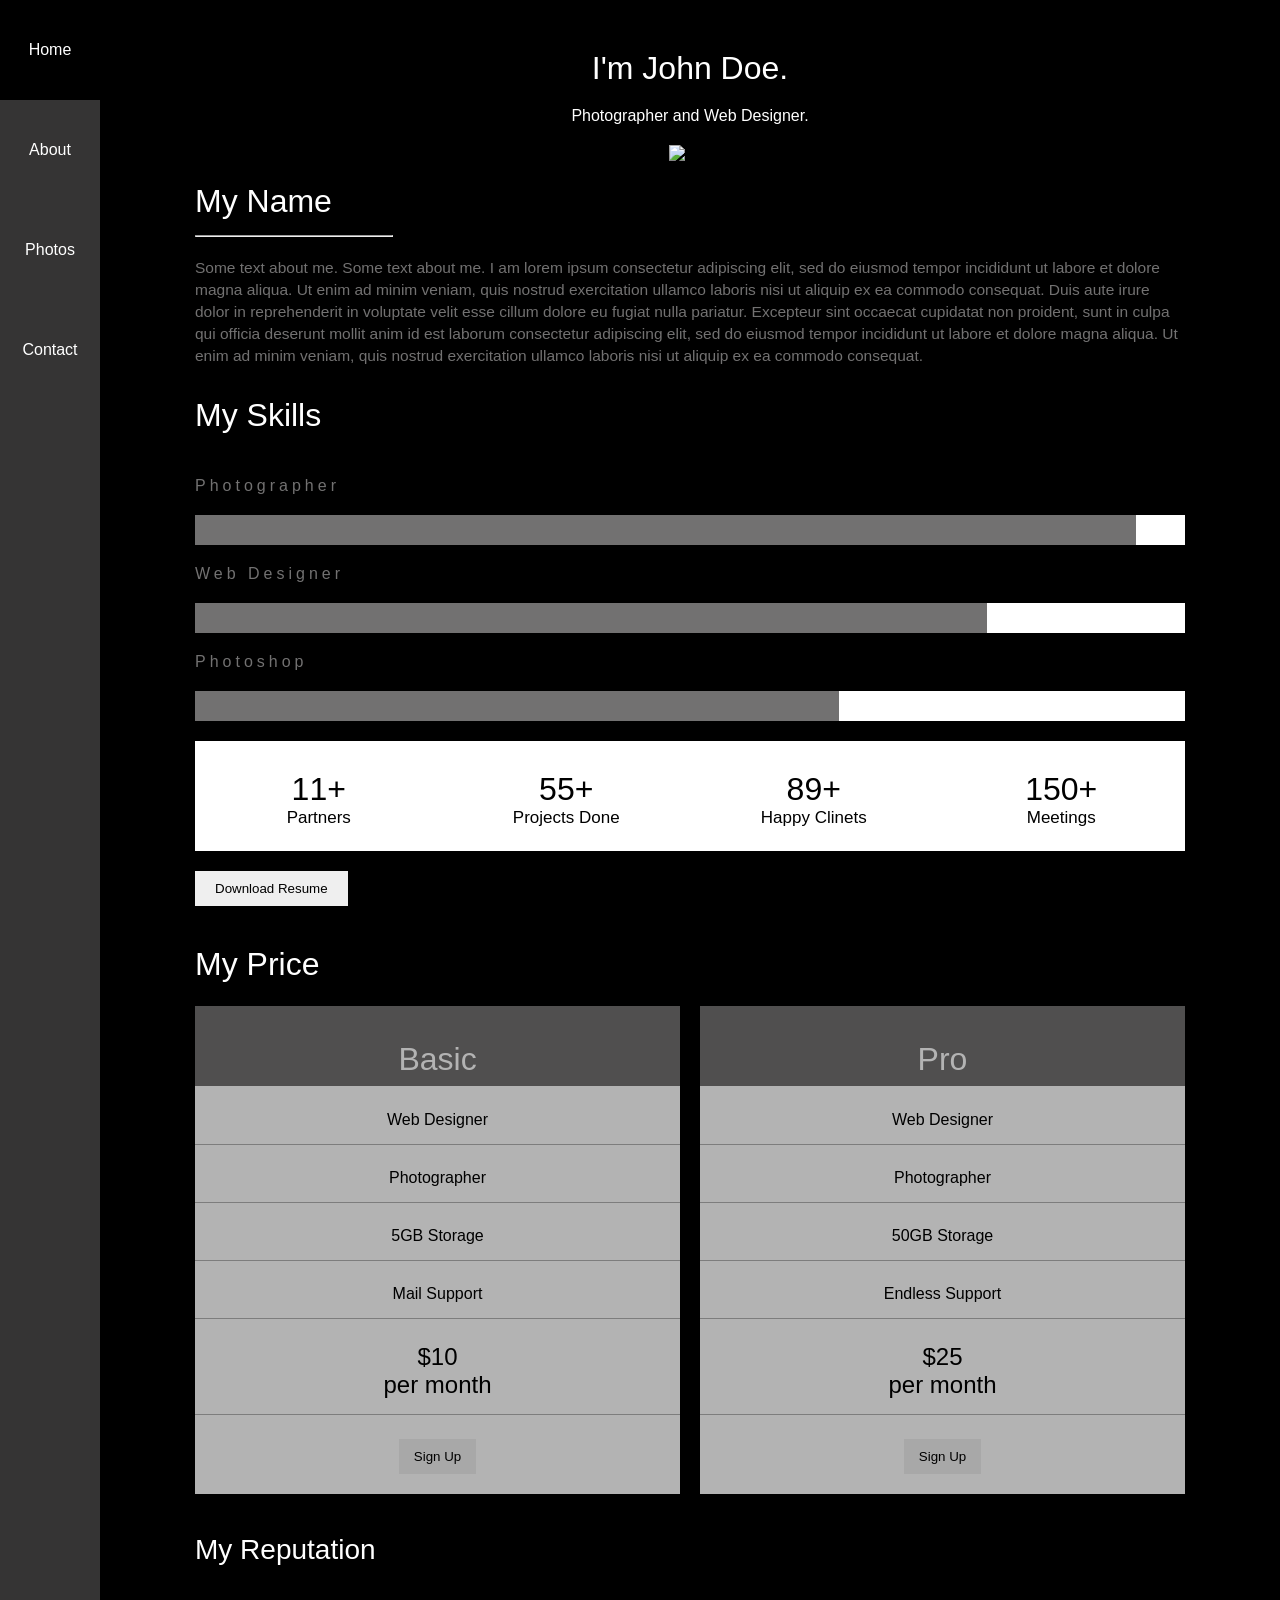
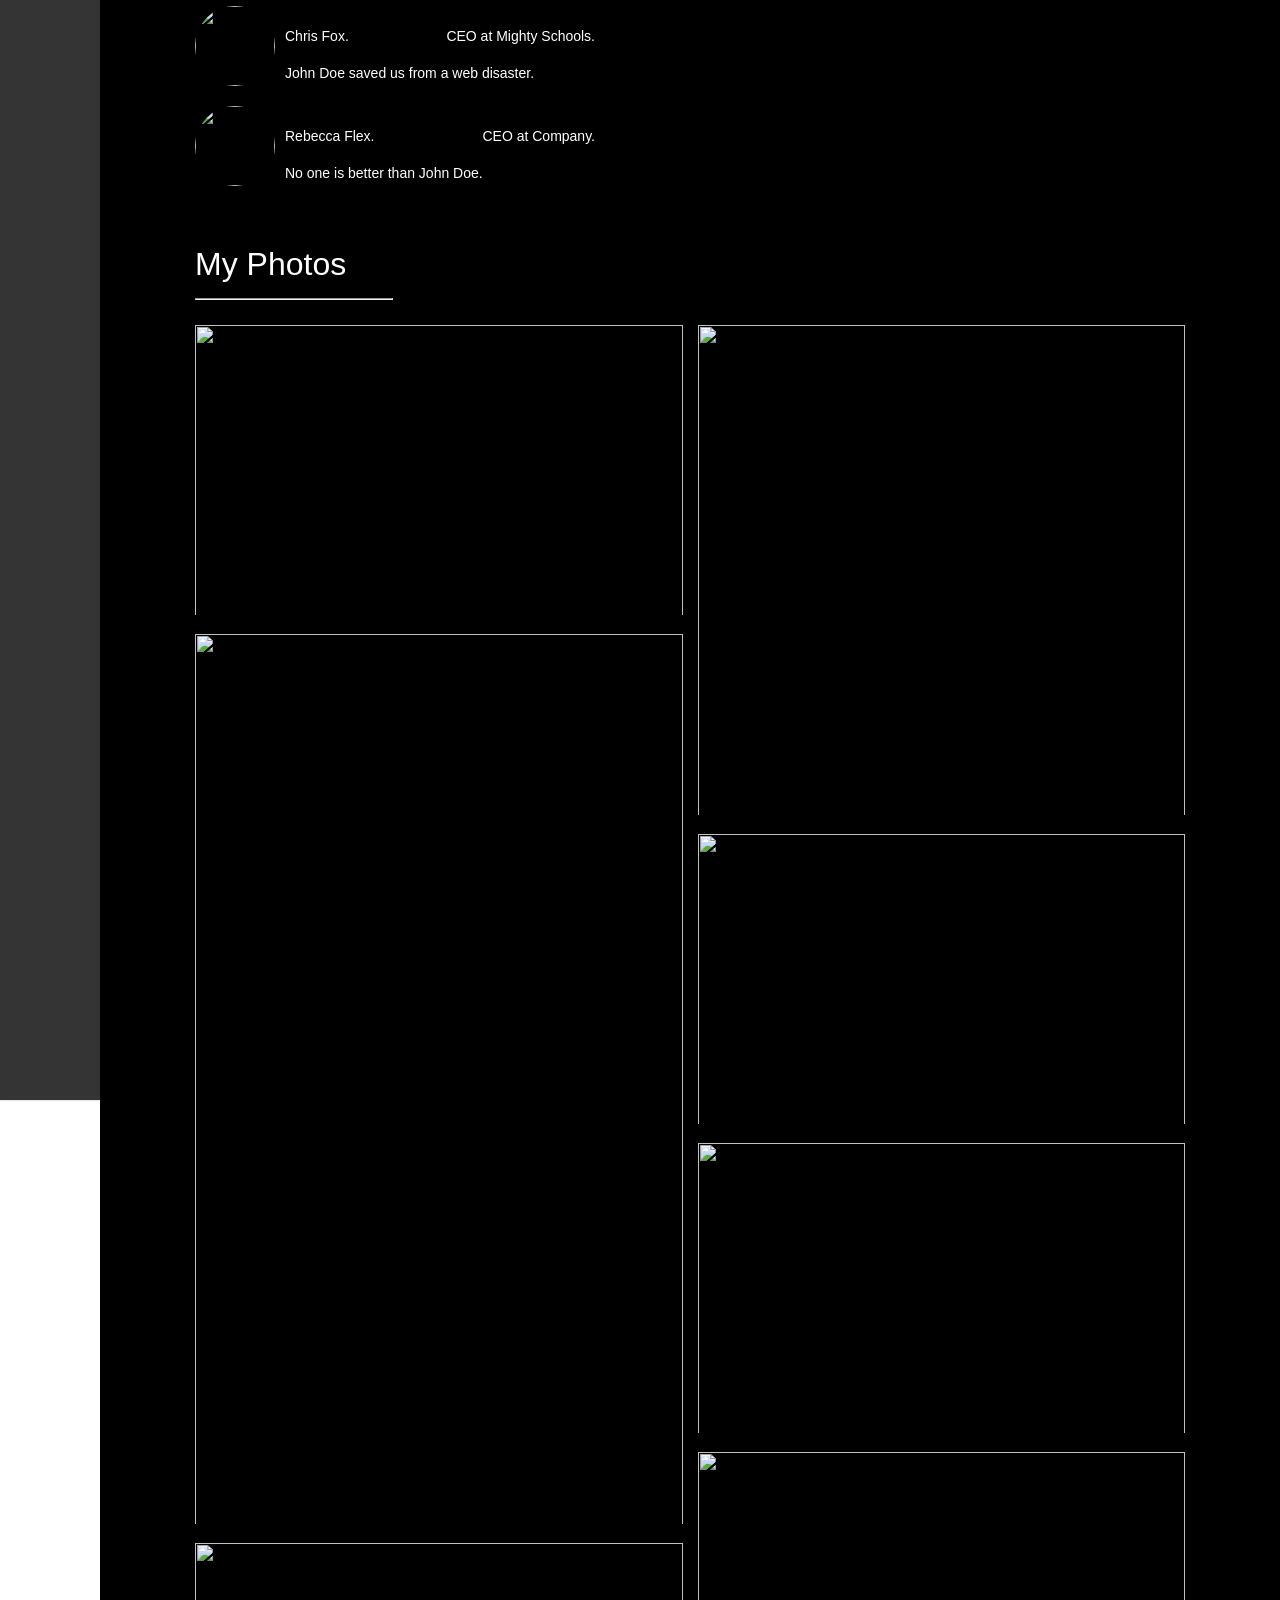
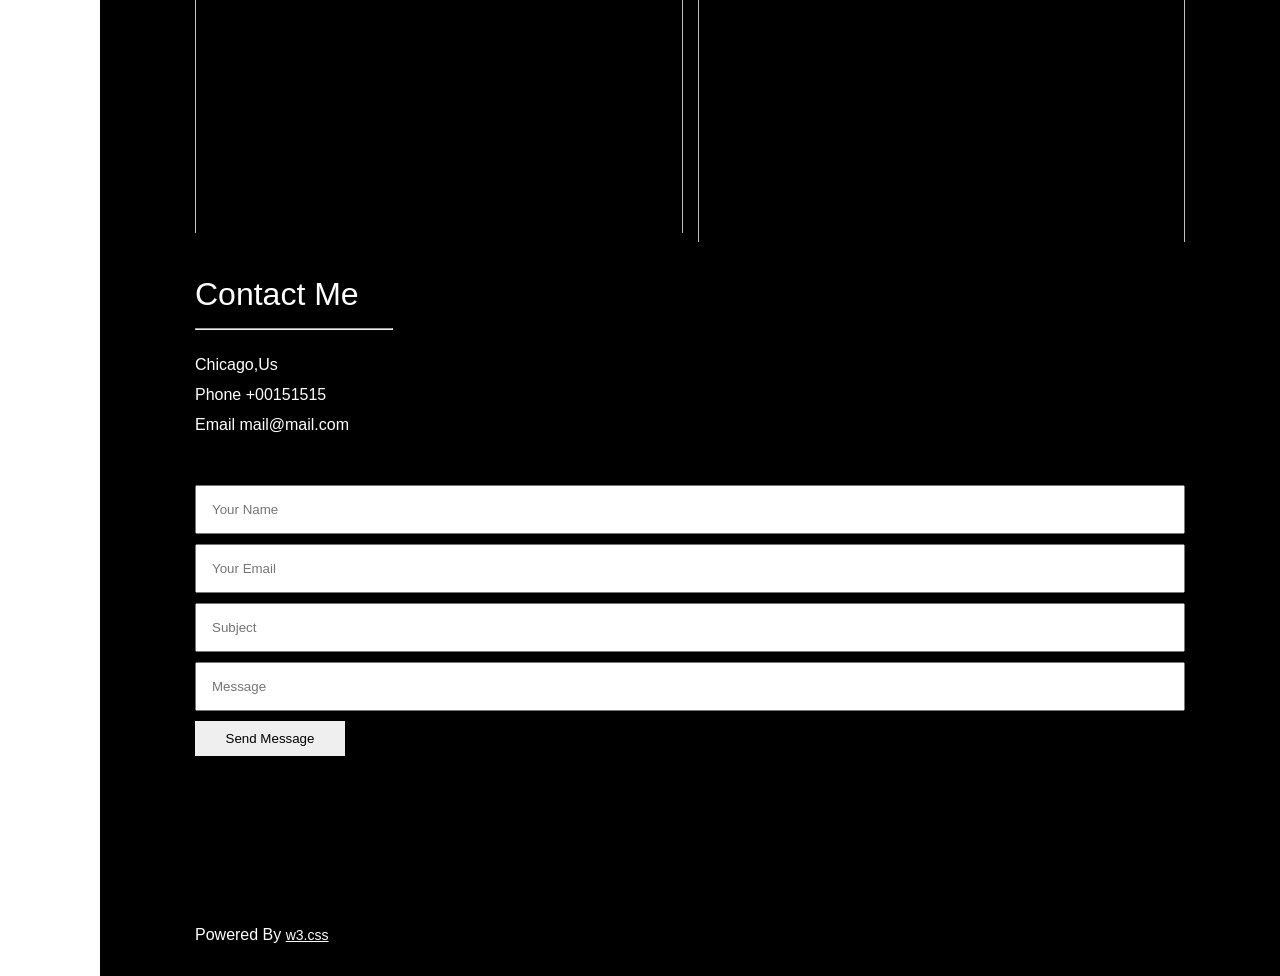
==== index.html @ 941e538c "Rename index6.html to index.html" ====
<!DOCTYPE html>
<html lang="en">
<head>
    <meta charset="UTF-8">
    <meta name="viewport" content="width=device-width, initial-scale=1.0">
    <link rel="stylesheet" href="index6.css">
    <link
    href="https://cdn.jsdelivr.net/npm/remixicon@4.7.0/fonts/remixicon.css" rel="stylesheet"/>
    <title>Document</title>
</head>
<body>

    <!-- medium and small screen nav start-->
    <nav>
        <a href="index6.html" class="nav-link">Home</a>
        <a href="#about" class="nav-link">About</a>
        <a href="#photo" class="nav-link">Photos</a>
        <a href="#contact" class="nav-link">Contact</a>
    </nav>
    <!-- medium and small screen nav end -->

    <!-- large screen nav start -->
    <div class="navbar">
        <a href="index6.html" class="first-black">Home</a>
        <a href="#about">About</a>
        <a href="#photo">Photos</a>
        <a href="#contact">Contact</a>
    </div>
    <!-- large screen nav end -->

     <div class="container">
        <header>
         <h1><span>I'm</span> John Doe.</h1>
         <p>Photographer and Web Designer.</p>
         <img src="man_smoke.jpg" alt="img">
        </header>

        <main>
            <!-- section one start-->
            <div class="introduction">
                <h1 id="about">My Name</h1>
                <hr>
                <p>Some text about me. Some text about me. I am lorem ipsum consectetur adipiscing elit, sed do eiusmod tempor incididunt ut labore et dolore magna aliqua. Ut enim ad minim veniam, quis nostrud exercitation ullamco laboris nisi ut aliquip ex ea commodo consequat. Duis aute irure dolor in reprehenderit in voluptate velit esse cillum dolore eu fugiat nulla pariatur. Excepteur sint occaecat cupidatat non proident, sunt in culpa qui officia deserunt mollit anim id est laborum consectetur adipiscing elit, sed do eiusmod tempor incididunt ut labore et dolore magna aliqua. Ut enim ad minim veniam, quis nostrud exercitation ullamco laboris nisi ut aliquip ex ea commodo consequat.</p>
            </div>
            <!-- section one end -->

            <!-- section two start -->
            <div class="skill">
                <h1>My Skills</h1>

                <span>Photographer</span>
                <div class="percentage">
                    <div class="one"></div>
                </div>

                <span>Web Designer</span>
                <div class="percentage">
                    <div class="two"></div>
                </div>

                <span>Photoshop</span>
                <div class="percentage">
                    <div class="three"></div>
                </div>
                
                <div class="skill-box">
                    <div><h1>11+ <p>Partners</p></h1></div>
                    <div><h1>55+ <p>Projects Done</p></h1></div>
                    <div><h1>89+ <p>Happy Clinets</p></h1></div>
                    <div><h1>150+ <p>Meetings</p></h1></div>
                </div>

                <div class="resume-btn">
                    <button>Download Resume</button>
                </div>
            </div>
            <!-- section two end -->

            <!-- section three start -->
             <div class="price-cards">
                <h1>My Price</h1>
                <div class="Mycards">
                    <div class="card">
                        <div><h1>Basic</h1></div>
                        <span>Web Designer</span>
                        <span>Photographer</span>
                        <span>5GB Storage</span>
                        <span>Mail Support</span>
                        <span><h2>$10 <p>per month</p></h2></span>
                        <div><button>Sign Up</button></div>
                    </div>

                    <div class="card">
                        <div><h1>Pro</h1></div>
                        <span>Web Designer</span>
                        <span>Photographer</span>
                        <span>50GB Storage</span>
                        <span>Endless Support</span>
                        <span><h2>$25 <p>per month</p></h2></span>
                        <div><button>Sign Up</button></div>
                    </div>
                </div>
             </div>
             <!-- section three end -->

             <!-- section four start -->
             <div class="sect-four">
                <h1>My Reputation</h1>

                <div class="reputation-card">
                    <img src="p1.jpg" alt="">

                    <div class="reputation-heading">
                        <div class="reputation-one-text">
                            <p>Chris Fox.</p>
                            <p>CEO at Mighty Schools.</p>
                        </div>
                        <div class="reputation-two-text">
                            <p>John Doe saved us from a web disaster.</p>
                        </div>
                    </div>
                </div>

                
                <div class="reputation-card">
                    <img src="p1.jpg" alt="">

                    <div class="reputation-heading">
                        <div class="reputation-one-text">
                            <p>Rebecca Flex.</p>
                            <p>CEO at Company.</p>
                        </div>
                        <div class="reputation-two-text">
                            <p>No one is better than John Doe.</p>
                        </div>
                    </div>
                </div>
             </div>
             <!-- section four end -->

            <!-- section five start -->
            <div class="sect-five">
                <h1 id="photo">My Photos</h1>
                <hr>
                <div class="sect-gallery">
                    <div class="img-gallery">
                        <img src="p1.jpg" alt=""style="width: 100%;">
                        <img src="p2.jpg" alt="" style="width: 100%; height: 900px;">
                        <img src="p3.jpg" alt=""style="width: 100%;">
                    </div>
                    <div class="img-gallery">
                        <img src="p1.jpg" alt=""style="width: 100%; height: 500px;">
                        <img src="p2.jpg" alt="" style="width: 100%;">
                        <img src="p3.jpg" alt=""style="width: 100%;">
                        <img src="p4.jpg" alt=""style="width: 100%; height: 400px;">
                    </div>
                </div>
            </div>
            <!-- section five end -->

             <!-- section six start -->
                <div class="section-six">
                    <h1 id="contact">Contact Me</h1>
                    <hr>
                    <div class="six-detail">
                        <h2>Chicago,Us</h2>
                        <h2>Phone +00151515</h2>
                        <h2>Email mail@mail.com</h2>
                    </div>
                    <form action="">
                        <p>Let's get in touch. Send me a message</p>
                        <input type="text" placeholder="Your Name" required>
                        <input type="email" placeholder="Your Email" required>
                        <input type="text" placeholder="Subject" required>
                        <input type="text" placeholder="Message" required>
                    </form>
                        <button type="submit">Send Message</button>
                </div>
             <!-- section six end -->

             <!-- section seven start -->
              <footer>
                <div class="icon">
                    <span>
                        <i class="ri-facebook-box-fill"></i>
                        <i class="ri-instagram-line"></i>
                        <i class="ri-snapchat-line"></i>
                        <i class="ri-pinterest-line"></i>
                        <i class="ri-twitter-fill"></i>
                        <i class="ri-linkedin-line"></i>
                    </span>
                </div>
                <div><p>Powered By <a href="">w3.css</a></p></div>
              </footer>
              <!-- section seven end -->
        </main>
     </div>

     <script>

        let navLink = document.querySelectorAll(".nav-link");

        navLink.forEach(link => {
            link.addEventListener('click',(e)=>{
                    
                if (link.getAttribute("href") === "index6.html") {
                    e.preventDefault();
                }

                navLink.forEach(item =>{
                    item.classList.remove("active");
                });

                link.classList.add("active");
        
            });
        });


     </script>
    
</body>
</html>
---- index6.css ----
*{
    margin: 0;
    padding: 0;
    box-sizing: border-box;
}

:root{
    --primary-color: #000000;
    --font-color: white;
    --secondery-color: #727171;
}

body{
    font-family: Verdana, Geneva, Tahoma, sans-serif;
}

body h1,h2,h3,h4,h5,h6{
    font-family: "Montserrat", sans-serif;
    color: var(--font-color);
    font-weight: lighter;
}

nav{
    width: clamp(350px, 100%, 600px);
    background-color: var(--primary-color);
    color: var(--font-color);
    display: none;
    /* justify-content: space-around; */
    align-items: center;
}

nav a{
    padding: 10px 20px;
    text-align: center;
    color: var(--font-color);
    text-decoration: none;

}

nav a.active{
    background-color: var(--font-color);
    color: var(--primary-color);
}


/* large screen navbar start here */
.navbar{
    width: 100px;
    height: 300vh;
    background-color: rgb(53, 52, 52);
    display: flex;
    flex-direction: column;
    position: fixed;
    box-shadow: 0 0px 2px rgba(0, 0, 0, 0.3);
}

.navbar a{
    width: 100%;
    height: 100px;
    display: flex;
    justify-content: center;
    align-items: center;
    text-decoration: none;
    color: var(--font-color);

}

.navbar a.first-black{
    background-color: var(--primary-color);
}

.navbar a.first-black:hover{
    background-color: white;
    color: black;
    transition: 0.4s ease;
}

.navbar a:hover{
    background-color: var(--primary-color);
    color: var(--font-color);
    transition: 0.4s ease;
}
/* large screen navbar end here */

.container{
    height: auto;
    display: flex;
    flex-direction: column;
    align-items: center;
    background-color:  var(--primary-color);
    margin-left: 100px;
}
header{
    display: flex;
    flex-direction: column;
    justify-content: center;
    align-items: center;
}

header h1{
    padding-top: 50px;
    padding-bottom: 20px;
    color: var(--font-color);
}

header p{
    padding-bottom: 20px;
    color: var(--font-color);
}


header img{
    max-width: 100%;
    height: auto;
    vertical-align: middle;
    object-fit: cover;
    border-style: none;
}

main{
    width: clamp(200px, 100%, 990px);
    height: auto;
    /* background-color: lightcoral; */
    display: flex;
    flex-direction: column;
    /* justify-content: center; */
    /* align-items: center; */
}

/* section one start */
.introduction{
    /* width: 100%; */
    height: auto;
    /* background-color: aqua; */
    color: var(--font-color);
    padding-top: 20px;
}

hr{
    margin-top: 15px;
    margin-bottom: 20px;
    width: clamp(100px, 20%, 300px);
}

.introduction p{
    font-size: 15.5px;
    line-height: 22px;
    color: var(--secondery-color);
}
/* section one end */

/* section two start */
.skill{
    width: 100%;
    height: auto;
    /* background-color: orange; */
    color: var(--font-color);
}

.skill h1{
    height: 50px;
    margin: 30px 0px;
}

.skill span{
    letter-spacing: 4px;
    color: var(--secondery-color);
}

.percentage{
    width: 100%;
    height: 30px;
    margin: 20px 0px;
    background-color: var(--font-color);
}

.percentage .one{
    width: 95%;
    height: 30px;
    background-color: var(--secondery-color);
}

.percentage .two{
    width: 80%;
    height: 30px;
    background-color: var(--secondery-color);
}

.percentage .three{
    width: 65%;
    height: 30px;
    background-color: var(--secondery-color);
}

.skill-box{
    margin-top: 20px;
    /* width: 100%; */
    background-color:aqua;
    display: flex;
    justify-content: space-evenly;
    align-items: center;
}

.skill-box div{
    width: 100%;
    /* height: 100px; */
    background-color: var(--font-color);
    color: var(--primary-color);
    text-align: center;
}
.skill-box div h1{
    color: var(--primary-color);
}

.skill-box div p{
    font-size: 17px;
    /* color: var(--secondery-color); */
}

.resume-btn{
    width: 200px;
    /* height: 200px; */
    padding: 20px 0px;
}

.resume-btn Button{
    padding: clamp(10px, 2%, 20px) clamp(20px, 5%, 40px);
    border: none;
}

.resume-btn Button:hover{
    cursor: pointer;
    background-color: lightgray;
}    
/* section two end */

/* section three start */
.price-cards{
    width: 100%;
    height: auto;
}

.price-cards h1{
    width: 100%;
    height: 80px;
    padding: 20px 0px;
    color: var(--font-color);
}

.Mycards{
    display: flex;
    gap: 20px;
    justify-content: space-evenly;
    align-items: center;
}

.card{
    width: 100%;
    height: auto;
    gap: 25px;
    background-color: var(--font-color);
    color: var(--primary-color);
    text-align: center;
    /* padding: 20px 10px; */
    display: flex;
    flex-direction: column;
    justify-content: center;
    opacity: 0.7;
}

.card:hover{
    opacity: 1;
    /* box-shadow: 0px 0px 10px rgba(0, 0, 0, 0.3); */
}
.card span{
    box-shadow: 0px 1px 0px rgba(0, 0, 0, 0.3);
    padding: 0px 0px 15px 0px;

}

.card div h1{
    width:  100%;
    /* height: 100px; */
    padding-top: 35px;
    color: var(--font-color);
    background-color: var(--secondery-color) ;
}

.card span h2{
    color: var(--primary-color);
}

.card div button{
    padding: 10px 15px;
    margin-bottom: 20px;
    border: none;
}

.card div button:hover{
    cursor: pointer;
    background-color: var(--primary-color);
    color: var(--font-color);
}
/* section three end */

/* section four start */
.sect-four{
    width: 100%;
    /* height: 200px; */
    padding: 20px 0px;
    /* background-color: lightseagreen; */
    font-size: 14px;
    color: var(--font-color);
}

.sect-four h1{
    padding: 20px 0px;
}

.reputation-card{
    width: clamp(300px, 100%,400px);
    /* height: 100px; */
    /* background-color: yellow; */
    display: flex;
    gap: 10px;
    margin: 20px 0px;
}

.reputation-card img{
    width: 80px;
    height: 80px;
    border-radius: 180px;
}

.reputation-heading{
    width: 100%;
    display: flex;
    flex-direction: column;
    justify-content: space-evenly;
    /* background-color: blue; */
    
}

.reputation-one-text{
    width: 100%;
    height: 50px;
    display: flex;
    align-items: center;
    justify-content: space-between;
    /* background-color: green; */
}
/* section four end */

/* section five start */
.sect-five{
    width: 100%;
    height: auto;
    /* background-color: orange; */
    color: var(--font-color);
    padding: 20px 0px;
}

.sect-gallery{
    width: 100%;
    height: auto;
    display: flex;
    gap: 15px;
}

.img-gallery{
    width: 100%;
    /* height: 300px; */
    /* background-color: aqua; */
}

.img-gallery img{
    width: 100%;
    height: 300px;
    object-fit: cover;
    padding: 5px 0px;
}
/* section five end */

/* section six start */
.section-six{
    width: 100%;
    /* background-color: lightsalmon; */
}

.six-detail{
    padding: 0px 0px 20px 0px;
}

.six-detail h2{
    font-size: 16px;
    line-height: 30px;

}
.section-six form{
    width: 100%;
    display: flex;
    flex-direction: column;
    gap: 10px;
}

.section-six form p{
    font-size: 13px;
}

.section-six input{
    padding: 15px;
}

.section-six button{
    width: 150px;
    padding: 10px;
    border: none;
    margin-top: 10px;
}
.section-six button:hover{
    cursor: pointer;
    background-color: lightgray;
}
/* section six end */

/* section seven start */
footer{
    width: 100%;
    height: 200px;
    margin-top: 20px;
    color: var(--font-color);
}

footer .icon{
    width: 100%;
    height: 150px;
    /* background-color: lightgray; */
    display: flex;
    align-items: end;
    padding-bottom: 10px;
}

.icon span i:hover{
    opacity: 0.5;
}

footer a{
    font-size: 14px;
    color: var(--font-color);
}
/* section seven end */
@media screen and (max-width: 601px) {
    nav{
        display: flex;
    }

    nav a{
        width: 100%;
    }

    .navbar{
        display: none;
    }

    .container{
        margin-left: 0;
    }

    .skill-box{
        display: flex;
        flex-wrap: wrap;
    }

    .Mycards{
        flex-wrap:wrap;
    }
}
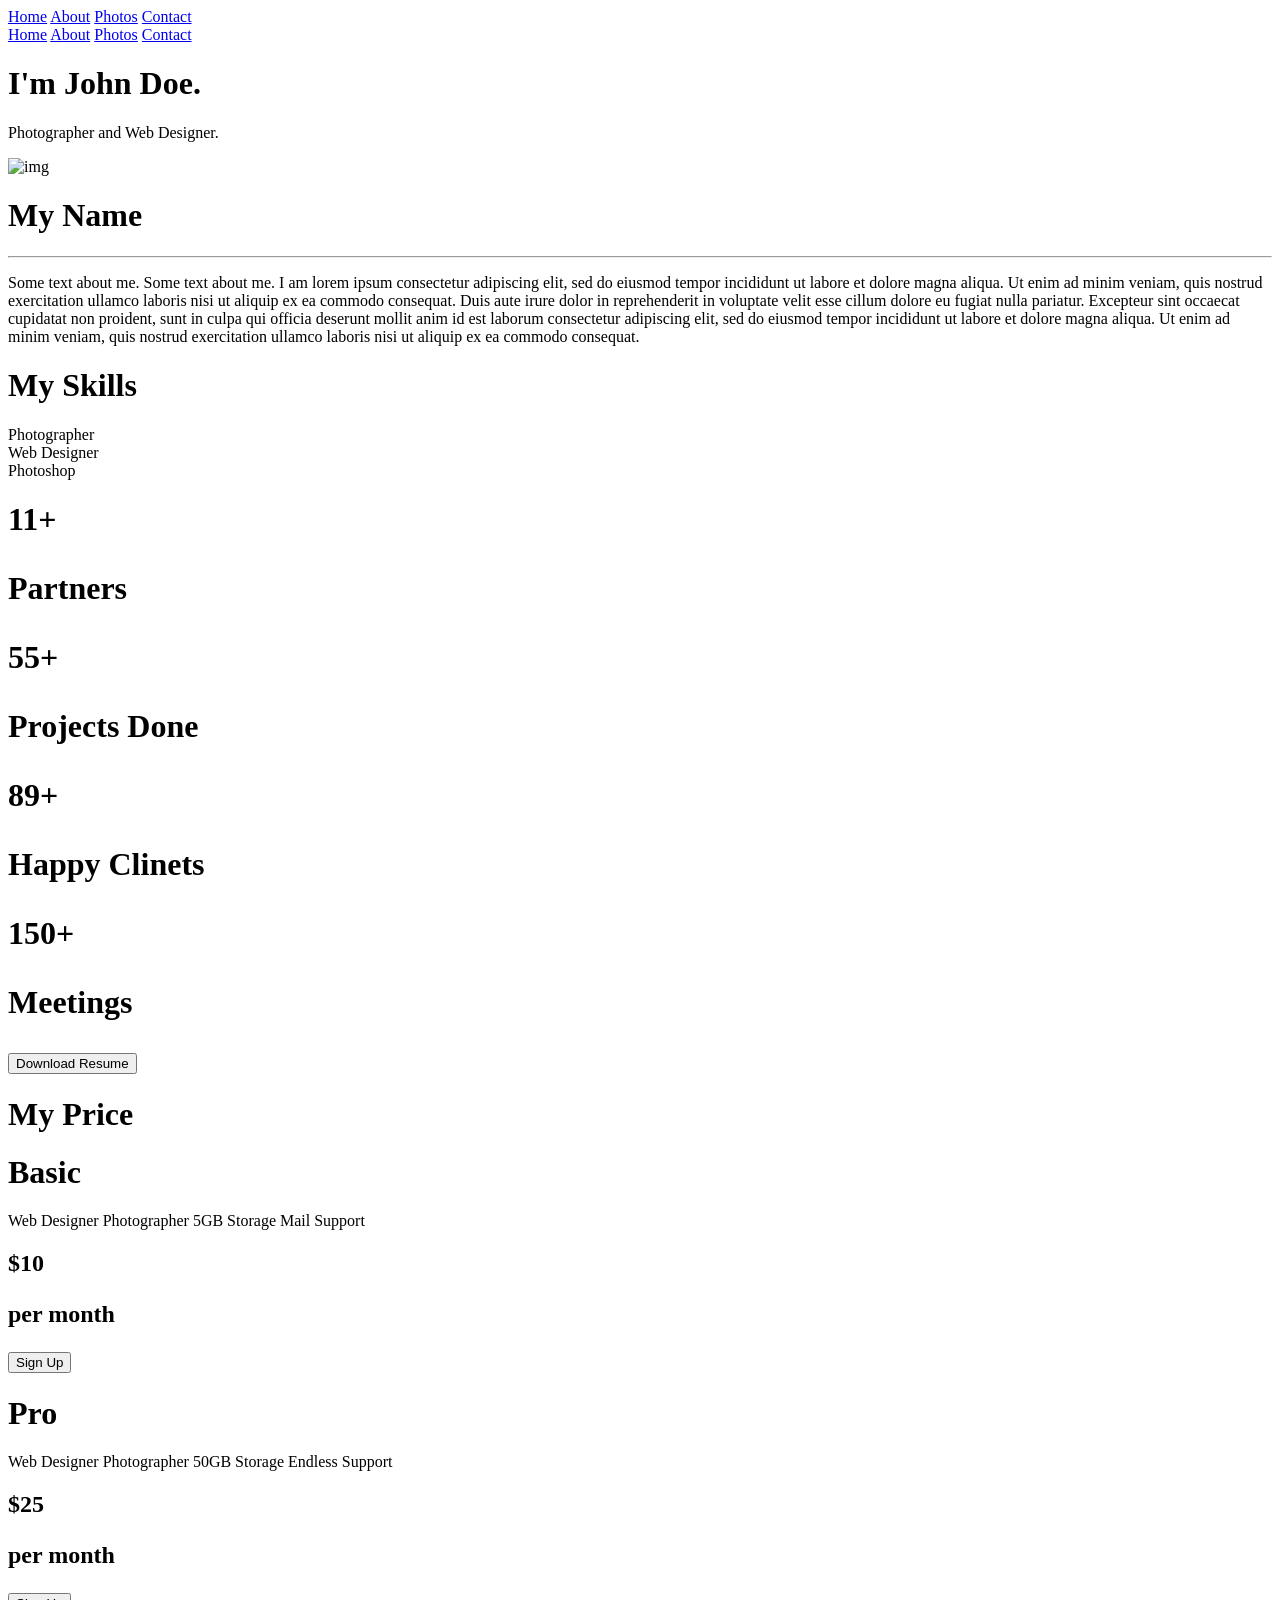
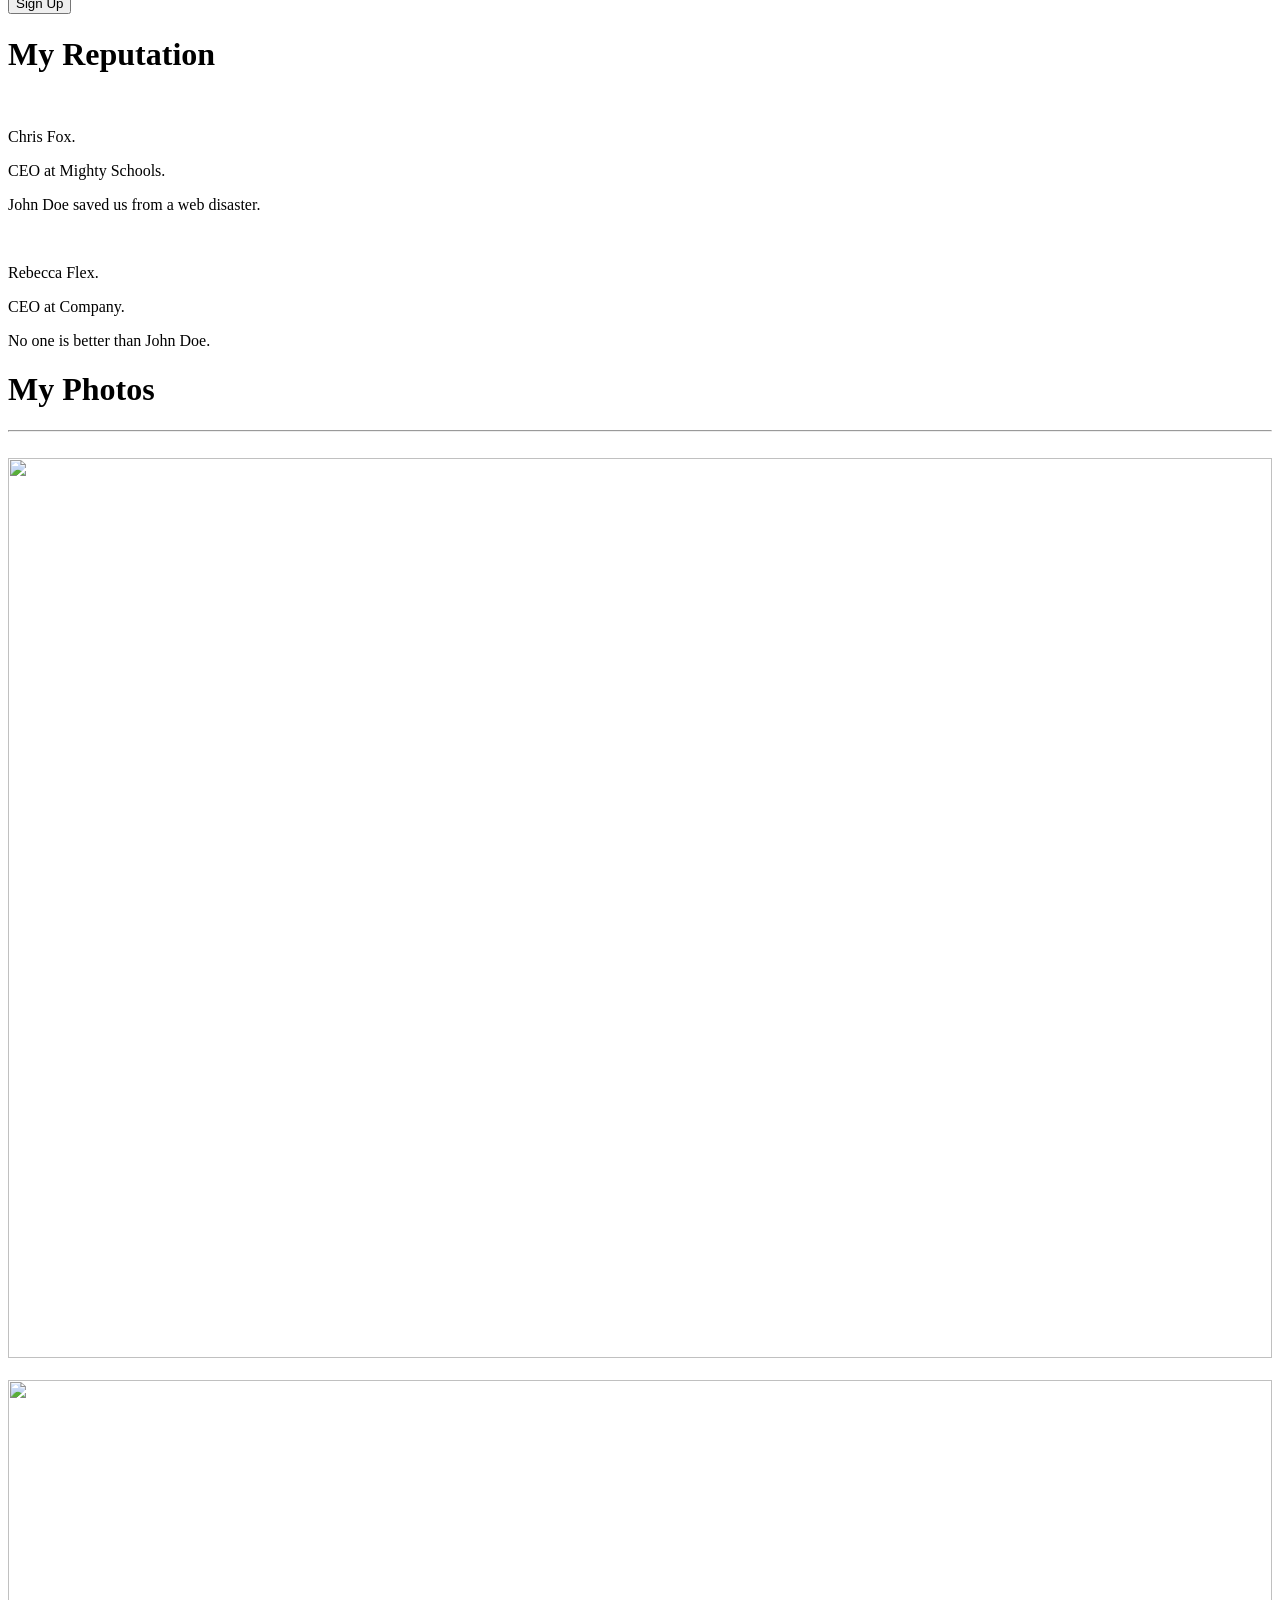
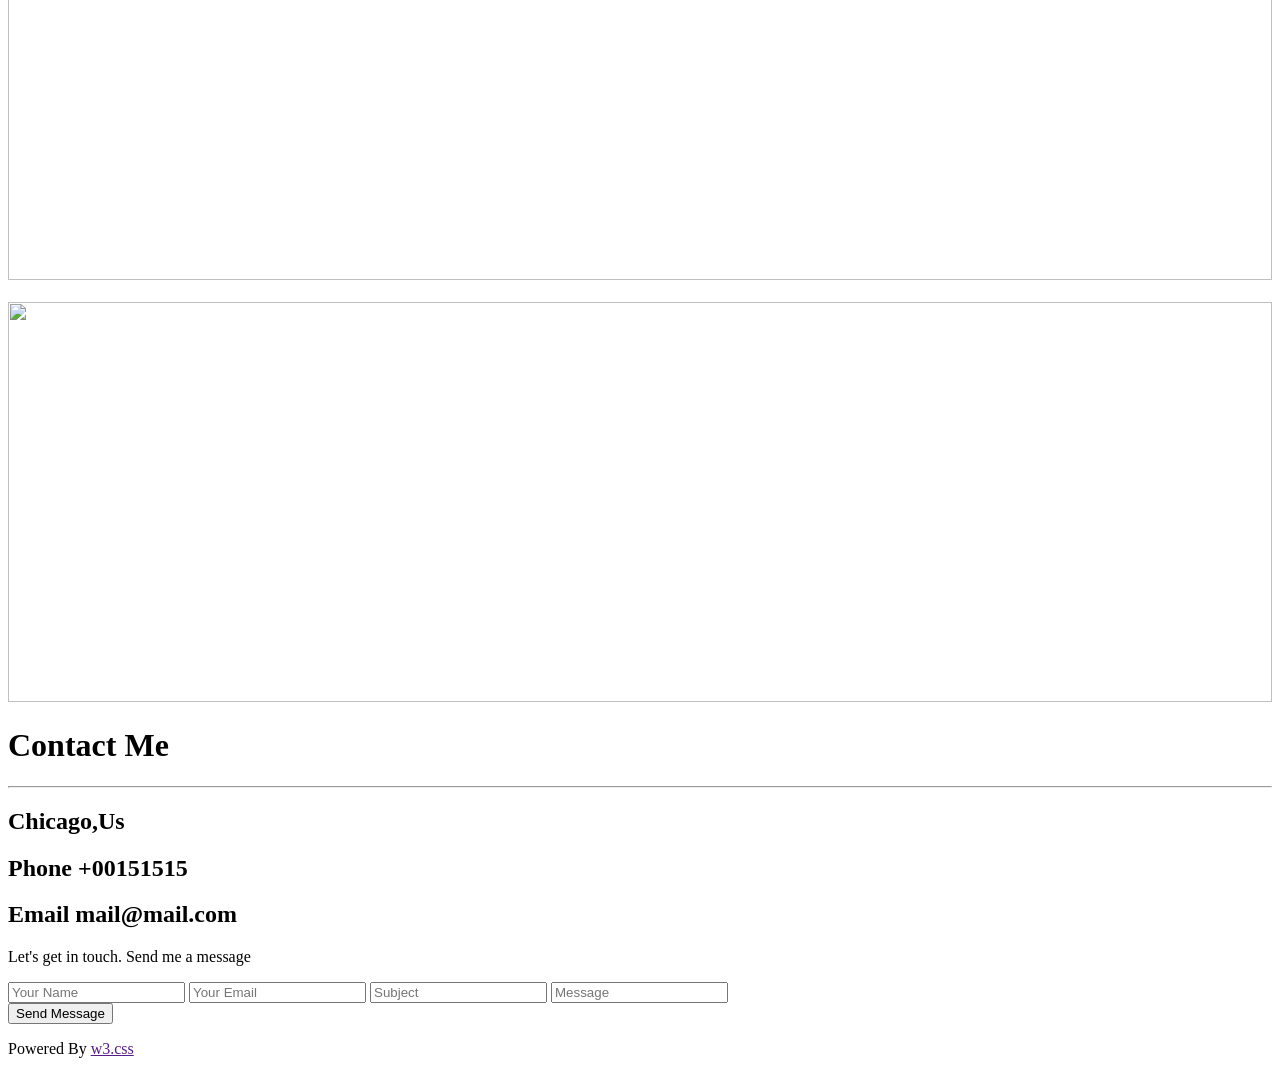
==== commit 9f136185: "Update index.html" ====
--- a/index.html
+++ b/index.html
@@ -3,7 +3,7 @@
 <head>
     <meta charset="UTF-8">
     <meta name="viewport" content="width=device-width, initial-scale=1.0">
-    <link rel="stylesheet" href="index6.css">
+    <link rel="stylesheet" href="index.css">
     <link
     href="https://cdn.jsdelivr.net/npm/remixicon@4.7.0/fonts/remixicon.css" rel="stylesheet"/>
     <title>Document</title>
